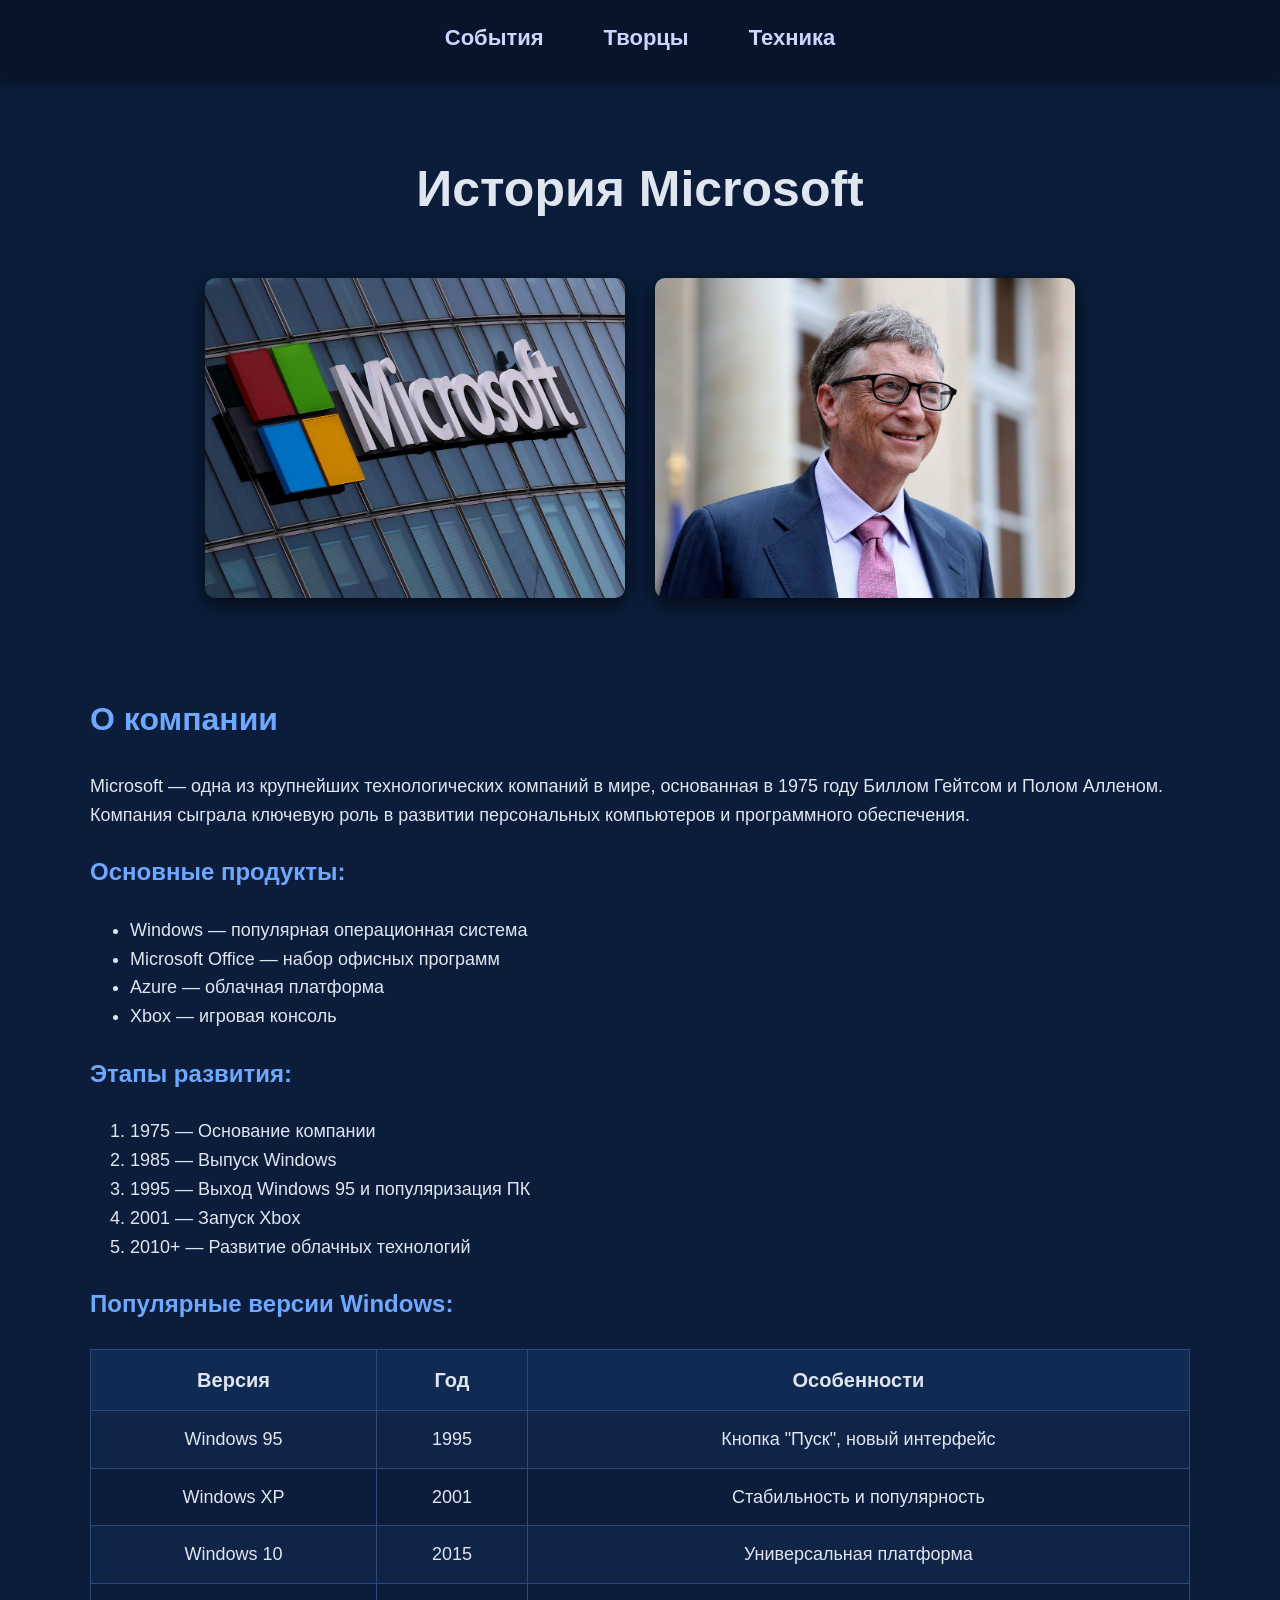
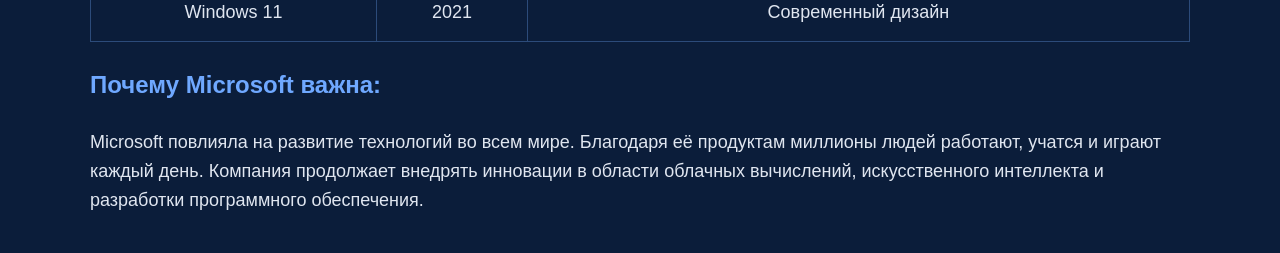
==== index.html @ 0cacb72f "Создание index.html и стилей к нему" ====
<!DOCTYPE html>
<html lang="ru">
<head>
    <meta charset="UTF-8">
    <meta name="viewport" content="width=device-width, initial-scale=1.0">
    <title>Главная</title>
    <link rel="stylesheet" href="index.css">
</head>

<body>
    <div class="menu">
        <ul class="navbar">
            <li><a href="">События</a></li>
            <li><a href="">Творцы</a></li>
            <li><a href="">Техника</a></li>
        </ul>
    </div>

    <div class="header">
        <h1>История Microsoft</h1>
        <div class="images">
            <img src="images/45f559e0-10ce-11f0-b227-fc8bd4897333.jpeg" alt="Microsoft">
            <img src="images/original-z3g.jpg" alt="">
        </div>
    </div>
    
    <section class="info">
        <h2>О компании</h2>
        <p>
            Microsoft — одна из крупнейших технологических компаний в мире, основанная в 1975 году Биллом Гейтсом и Полом Алленом.
            Компания сыграла ключевую роль в развитии персональных компьютеров и программного обеспечения.
        </p>

        <h3>Основные продукты:</h3>
        <ul>
            <li>Windows — популярная операционная система</li>
            <li>Microsoft Office — набор офисных программ</li>
            <li>Azure — облачная платформа</li>
            <li>Xbox — игровая консоль</li>
        </ul>

        <h3>Этапы развития:</h3>
        <ol>
            <li>1975 — Основание компании</li>
            <li>1985 — Выпуск Windows</li>
            <li>1995 — Выход Windows 95 и популяризация ПК</li>
            <li>2001 — Запуск Xbox</li>
            <li>2010+ — Развитие облачных технологий</li>
        </ol>

        <h3>Популярные версии Windows:</h3>
        <table>
            <tr>
                <th>Версия</th>
                <th>Год</th>
                <th>Особенности</th>
            </tr>
            <tr>
                <td>Windows 95</td>
                <td>1995</td>
                <td>Кнопка "Пуск", новый интерфейс</td>
            </tr>
            <tr><td>Windows XP</td>
                <td>2001</td>
                <td>Стабильность и популярность</td>
            </tr>
            <tr>
                <td>Windows 10</td>
                <td>2015</td>
                <td>Универсальная платформа</td>
            </tr>
            <tr>
                <td>Windows 11</td>
                <td>2021</td>
                <td>Современный дизайн</td>
            </tr>
        </table>

        <h3>Почему Microsoft важна:</h3>
        <p>
            Microsoft повлияла на развитие технологий во всем мире. Благодаря её продуктам миллионы людей работают,
            учатся и играют каждый день. Компания продолжает внедрять инновации в области облачных вычислений,
            искусственного интеллекта и разработки программного обеспечения.
        </p>
    </section>
</body>
</html>
---- index.css ----
body {
    margin: 0;
    font-family: Arial, sans-serif;
    background: #0b1d3a;
    color: #e0e6f0;
}

.menu {
    background: #08142a;
    padding: 25px 0; 
    box-shadow: 0 4px 15px rgba(0,0,0,0.6);
}

.navbar {
    list-style: none;
    display: flex;
    justify-content: center;
    gap: 60px; 
    margin: 0;
    padding: 0;
}

.navbar a {
    text-decoration: none;
    color: #cbd6ff;
    font-size: 22px; 
    font-weight: bold;
    transition: 0.3s;
}

.navbar a:hover {
    color: #4da3ff;
}

.header {
    text-align: center;
    padding: 50px 20px;
}

.header h1 {
    margin-bottom: 30px;
    font-size: 50px;
}

.images {
    padding-top: 30px;
    display: flex;
    justify-content: center;
    gap: 30px;
}

.images img {
    width: 420px;
    height: 320px;
    object-fit: cover;
    border-radius: 10px;
    box-shadow: 0 6px 20px rgba(0,0,0,0.7);
}

.info {
    max-width: 1100px; 
    margin: 10px auto; 
    padding: 10px;
    font-size: 18px; 
    line-height: 1.6;
}

.info h2 {
    font-size: 32px;
}

.info h3 {
    font-size: 24px;
}

.info h2, .info h3 {
    color: #6fa8ff;
}

table {
    width: 100%;
    border-collapse: collapse;
    margin-top: 25px;
    font-size: 18px;
}

th, td {
    border: 1px solid #2c4b7a;
    padding: 14px;
    text-align: center;
}

th {
    background: #102a54;
    font-size: 20px;
}

tr:nth-child(even) {
    background: #0f2447;
}
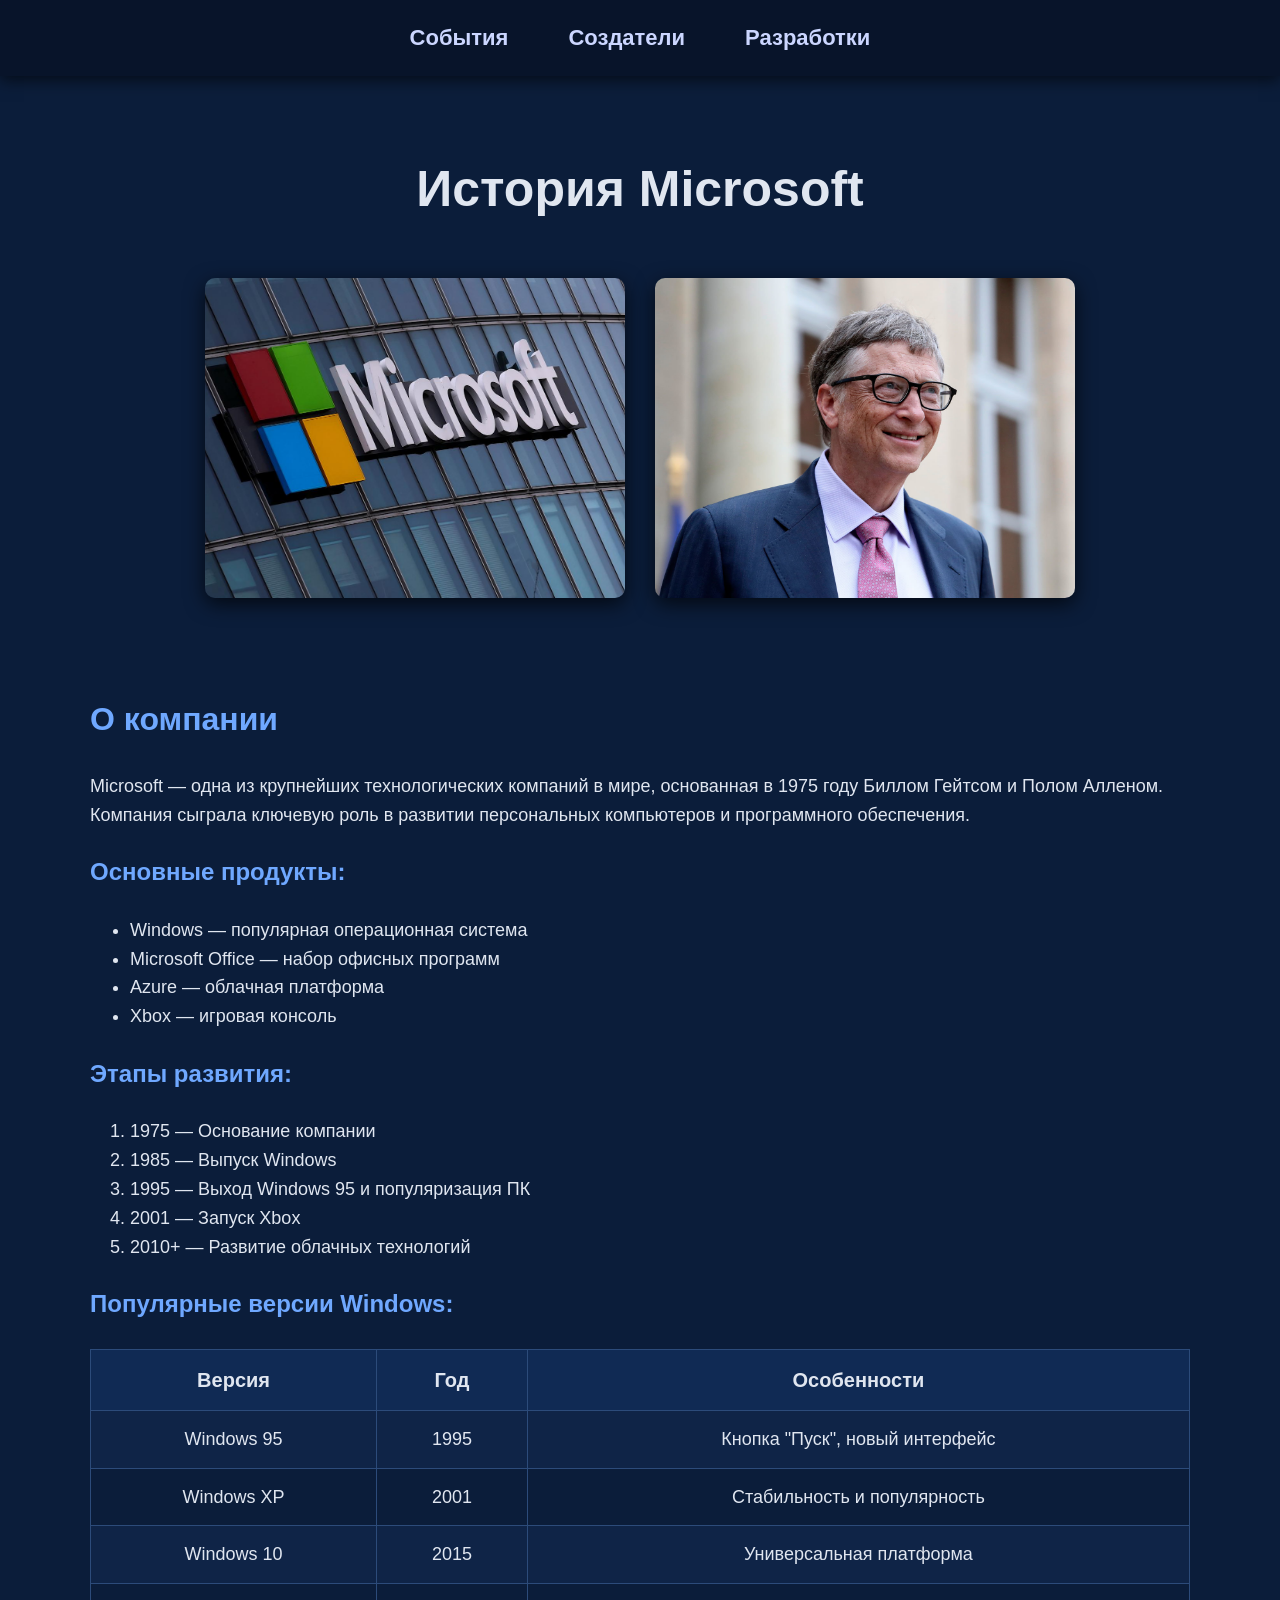
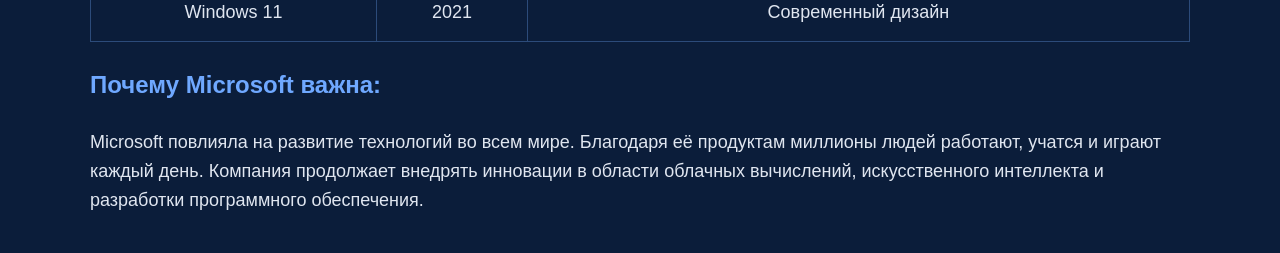
==== commit be47ef4d: "создание стнанички ivent, начало создания creators" ====
--- a/index.html
+++ b/index.html
@@ -4,15 +4,15 @@
     <meta charset="UTF-8">
     <meta name="viewport" content="width=device-width, initial-scale=1.0">
     <title>Главная</title>
-    <link rel="stylesheet" href="index.css">
+    <link rel="stylesheet" href="styles/index.css">
 </head>
 
 <body>
     <div class="menu">
         <ul class="navbar">
-            <li><a href="">События</a></li>
-            <li><a href="">Творцы</a></li>
-            <li><a href="">Техника</a></li>
+            <li><a href="pages/ivent.html">События</a></li>
+            <li><a href="pages/creators.html">Создатели</a></li>
+            <li><a href="pages/developments.html">Разработки</a></li>
         </ul>
     </div>
 
--- a/styles/index.css
+++ b/styles/index.css
@@ -0,0 +1,100 @@
+body {
+    margin: 0;
+    font-family: Arial, sans-serif;
+    background: #0b1d3a;
+    color: #e0e6f0;
+}
+
+.menu {
+    background: #08142a;
+    padding: 25px 0; 
+    box-shadow: 0 4px 15px rgba(0,0,0,0.6);
+}
+
+.navbar {
+    list-style: none;
+    display: flex;
+    justify-content: center;
+    gap: 60px; 
+    margin: 0;
+    padding: 0;
+}
+
+.navbar a {
+    text-decoration: none;
+    color: #cbd6ff;
+    font-size: 22px; 
+    font-weight: bold;
+    transition: 0.3s;
+}
+
+.navbar a:hover {
+    color: #4da3ff;
+}
+
+.header {
+    text-align: center;
+    padding: 50px 20px;
+}
+
+.header h1 {
+    margin-bottom: 30px;
+    font-size: 50px;
+}
+
+.images {
+    padding-top: 30px;
+    display: flex;
+    justify-content: center;
+    gap: 30px;
+}
+
+.images img {
+    width: 420px;
+    height: 320px;
+    object-fit: cover;
+    border-radius: 10px;
+    box-shadow: 0 6px 20px rgba(0,0,0,0.7);
+}
+
+.info {
+    max-width: 1100px; 
+    margin: 10px auto; 
+    padding: 10px;
+    font-size: 18px; 
+    line-height: 1.6;
+}
+
+.info h2 {
+    font-size: 32px;
+}
+
+.info h3 {
+    font-size: 24px;
+}
+
+.info h2, .info h3 {
+    color: #6fa8ff;
+}
+
+table {
+    width: 100%;
+    border-collapse: collapse;
+    margin-top: 25px;
+    font-size: 18px;
+}
+
+th, td {
+    border: 1px solid #2c4b7a;
+    padding: 14px;
+    text-align: center;
+}
+
+th {
+    background: #102a54;
+    font-size: 20px;
+}
+
+tr:nth-child(even) {
+    background: #0f2447;
+}
